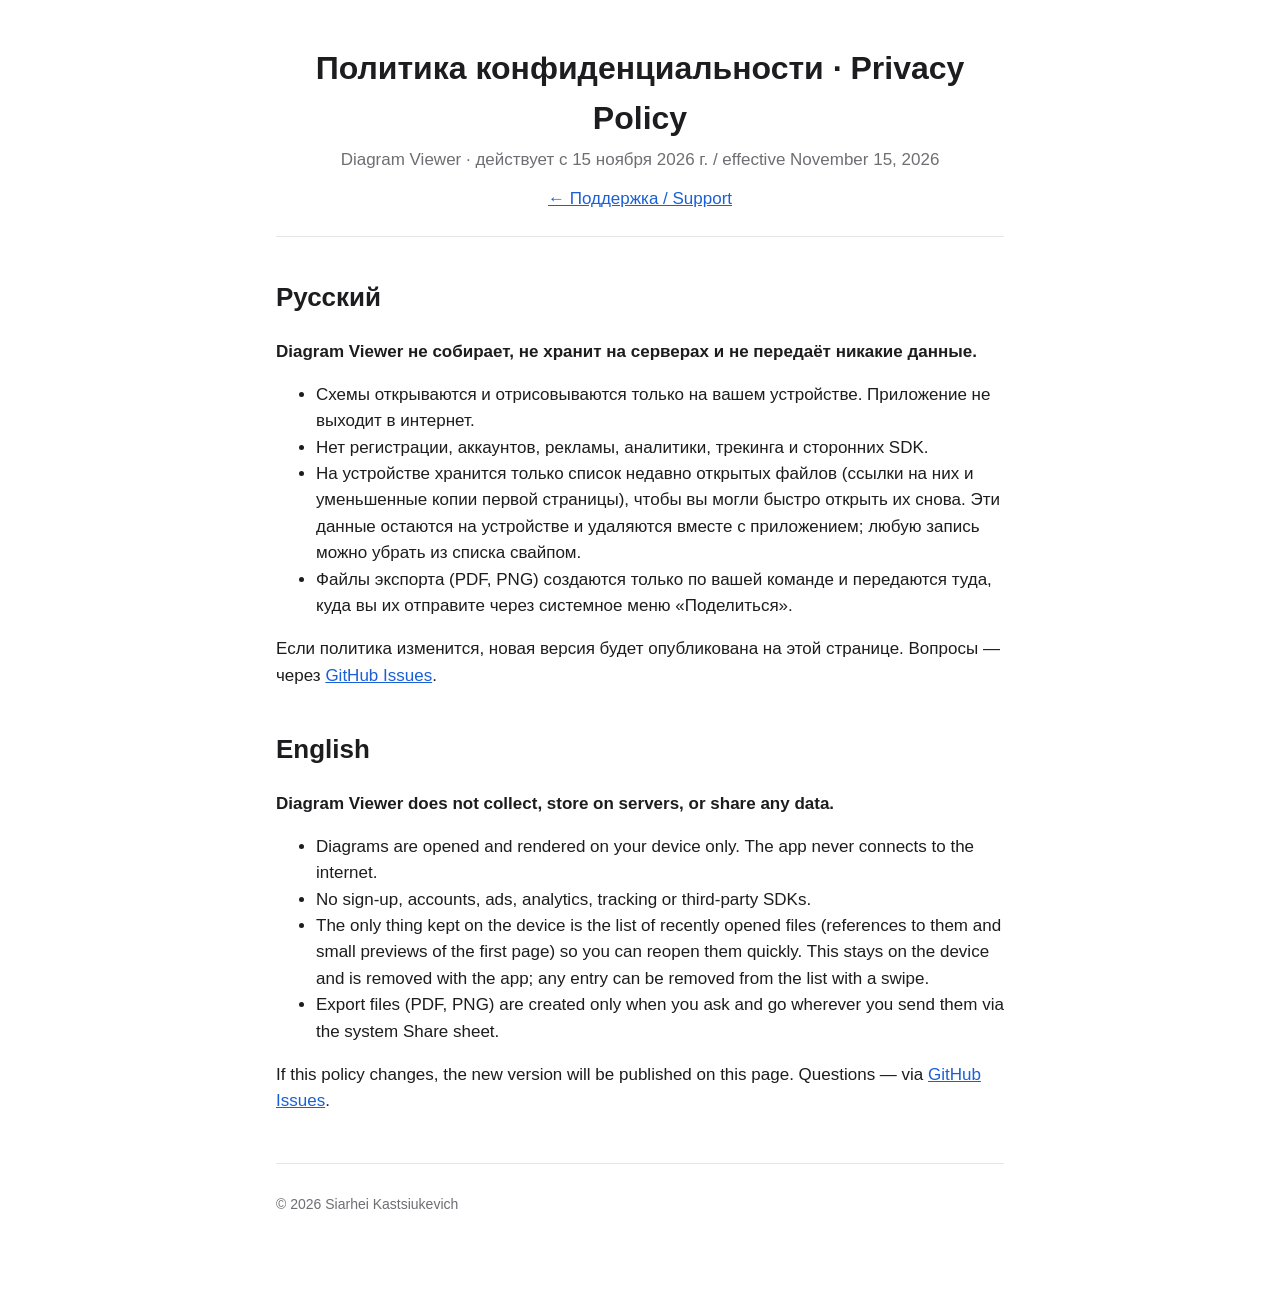
==== privacy.html @ a0265205 "Support and privacy pages for Diagram Viewer Co-Authored-By: Claude Opus 5.5 <noreply@anthropic.com>" ====
<!doctype html>
<html lang="ru">
<head>
<meta charset="utf-8">
<meta name="viewport" content="width=device-width, initial-scale=1">
<title>Diagram Viewer — политика конфиденциальности / Privacy Policy</title>
<link rel="stylesheet" href="style.css">
</head>
<body>
<main>
  <header>
    <h1>Политика конфиденциальности · Privacy Policy</h1>
    <p class="lead">Diagram Viewer · действует с 15 ноября 2026 г. / effective November 15, 2026</p>
    <nav><a href="index.html">← Поддержка / Support</a></nav>
  </header>

  <section id="ru">
    <h2>Русский</h2>
    <p><strong>Diagram Viewer не собирает, не хранит на серверах и не передаёт никакие данные.</strong></p>
    <ul>
      <li>Схемы открываются и отрисовываются только на вашем устройстве. Приложение не выходит в интернет.</li>
      <li>Нет регистрации, аккаунтов, рекламы, аналитики, трекинга и сторонних SDK.</li>
      <li>На устройстве хранится только список недавно открытых файлов (ссылки на них и уменьшенные копии первой страницы),
        чтобы вы могли быстро открыть их снова. Эти данные остаются на устройстве и удаляются вместе с приложением;
        любую запись можно убрать из списка свайпом.</li>
      <li>Файлы экспорта (PDF, PNG) создаются только по вашей команде и передаются туда, куда вы их отправите
        через системное меню «Поделиться».</li>
    </ul>
    <p>Если политика изменится, новая версия будет опубликована на этой странице. Вопросы —
      через <a href="https://github.com/Sergey-Kastukevich/diagram-viewer/issues">GitHub Issues</a>.</p>
  </section>

  <section id="en">
    <h2>English</h2>
    <p><strong>Diagram Viewer does not collect, store on servers, or share any data.</strong></p>
    <ul>
      <li>Diagrams are opened and rendered on your device only. The app never connects to the internet.</li>
      <li>No sign-up, accounts, ads, analytics, tracking or third-party SDKs.</li>
      <li>The only thing kept on the device is the list of recently opened files (references to them and small previews
        of the first page) so you can reopen them quickly. This stays on the device and is removed with the app;
        any entry can be removed from the list with a swipe.</li>
      <li>Export files (PDF, PNG) are created only when you ask and go wherever you send them via the system Share sheet.</li>
    </ul>
    <p>If this policy changes, the new version will be published on this page. Questions —
      via <a href="https://github.com/Sergey-Kastukevich/diagram-viewer/issues">GitHub Issues</a>.</p>
  </section>

  <footer><p>© 2026 Siarhei Kastsiukevich</p></footer>
</main>
</body>
</html>
---- style.css ----
:root { color-scheme: light dark; --fg: #1d1d1f; --muted: #6e6e73; --bg: #ffffff; --accent: #1a5fd6; --line: #e5e5ea; }
@media (prefers-color-scheme: dark) { :root { --fg: #f5f5f7; --muted: #a1a1a6; --bg: #111113; --accent: #5b9bff; --line: #2c2c2e; } }
* { box-sizing: border-box; }
body { margin: 0; background: var(--bg); color: var(--fg); font: 17px/1.55 -apple-system, BlinkMacSystemFont, "Segoe UI", Helvetica, Arial, sans-serif; }
main { max-width: 760px; margin: 0 auto; padding: 32px 16px 64px; }
header { text-align: center; padding-bottom: 24px; border-bottom: 1px solid var(--line); }
header img { border-radius: 22px; }
h1 { margin: 12px 0 4px; font-size: 32px; }
h2 { margin-top: 40px; font-size: 26px; }
h3 { margin-top: 28px; font-size: 19px; }
.lead { color: var(--muted); margin: 0 0 12px; }
a { color: var(--accent); }
dt { font-weight: 600; margin-top: 14px; }
dd { margin: 4px 0 0; color: var(--muted); }
footer { margin-top: 48px; padding-top: 16px; border-top: 1px solid var(--line); color: var(--muted); font-size: 14px; }
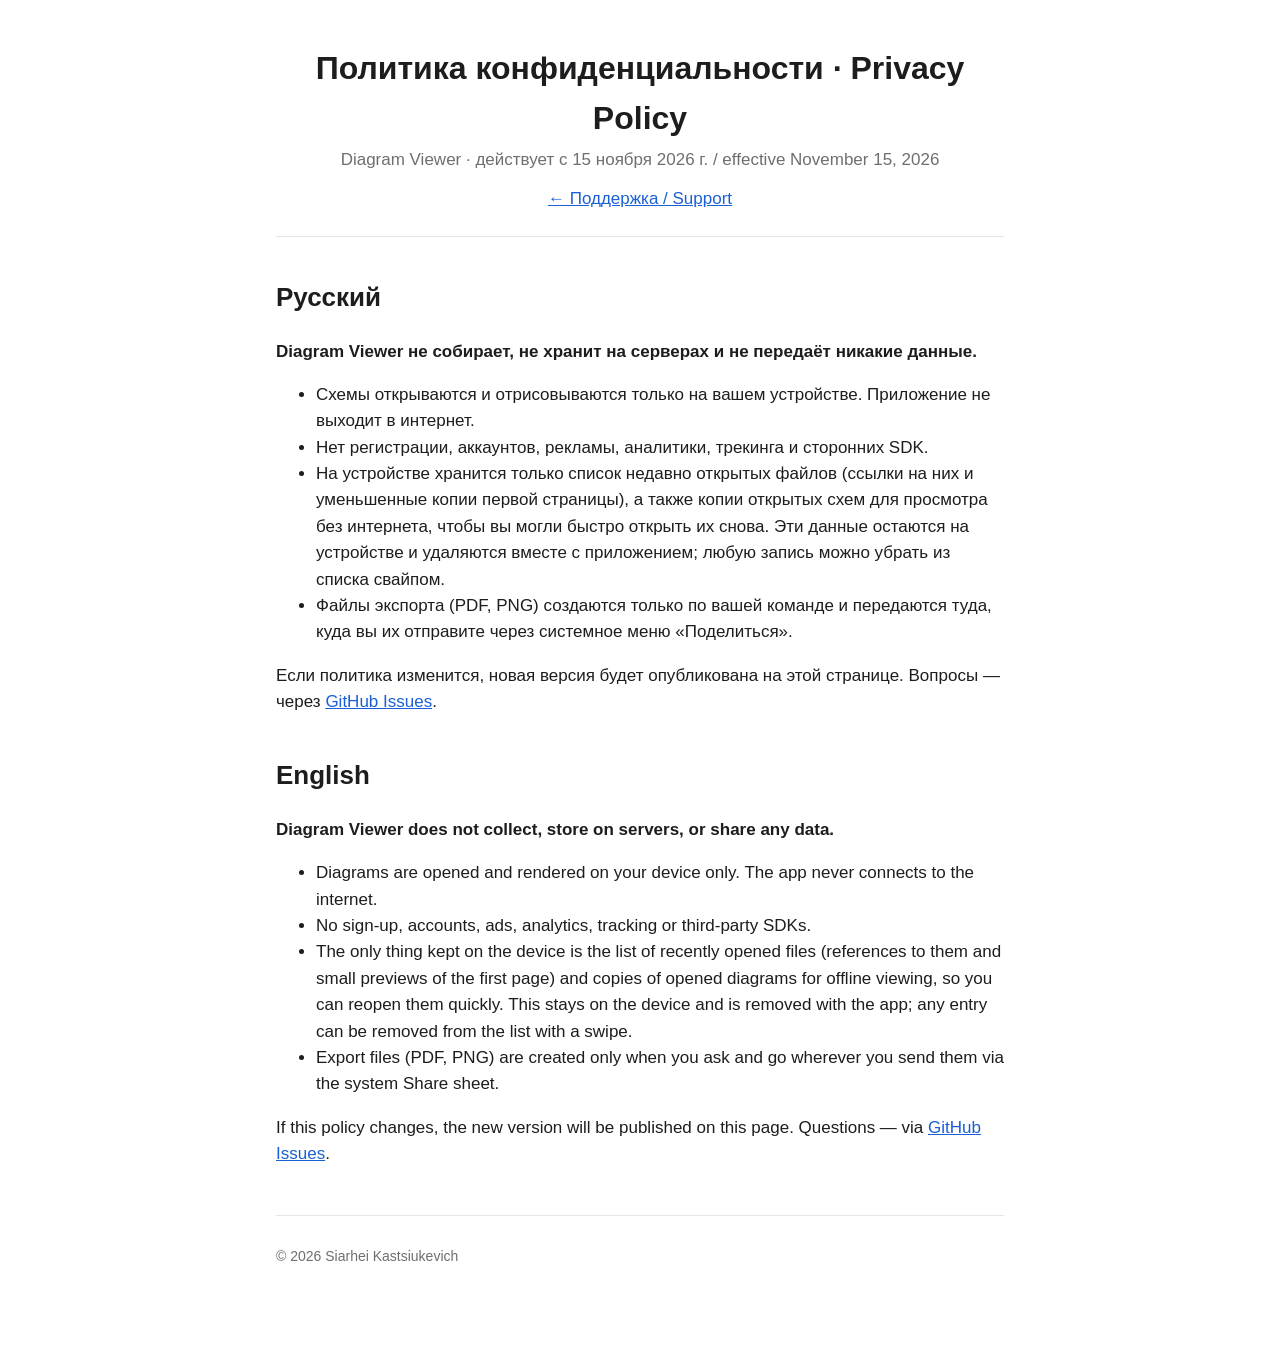
==== commit c05643aa: "Support: Proton Drive and offline viewing Co-Authored-By: Claude Opus 5.5 <noreply@anthropic.com>" ====
--- a/privacy.html
+++ b/privacy.html
@@ -21,6 +21,7 @@
       <li>Схемы открываются и отрисовываются только на вашем устройстве. Приложение не выходит в интернет.</li>
       <li>Нет регистрации, аккаунтов, рекламы, аналитики, трекинга и сторонних SDK.</li>
       <li>На устройстве хранится только список недавно открытых файлов (ссылки на них и уменьшенные копии первой страницы),
+        а также копии открытых схем для просмотра без интернета,
         чтобы вы могли быстро открыть их снова. Эти данные остаются на устройстве и удаляются вместе с приложением;
         любую запись можно убрать из списка свайпом.</li>
       <li>Файлы экспорта (PDF, PNG) создаются только по вашей команде и передаются туда, куда вы их отправите
@@ -37,7 +38,7 @@
       <li>Diagrams are opened and rendered on your device only. The app never connects to the internet.</li>
       <li>No sign-up, accounts, ads, analytics, tracking or third-party SDKs.</li>
       <li>The only thing kept on the device is the list of recently opened files (references to them and small previews
-        of the first page) so you can reopen them quickly. This stays on the device and is removed with the app;
+        of the first page) and copies of opened diagrams for offline viewing, so you can reopen them quickly. This stays on the device and is removed with the app;
         any entry can be removed from the list with a swipe.</li>
       <li>Export files (PDF, PNG) are created only when you ask and go wherever you send them via the system Share sheet.</li>
     </ul>
